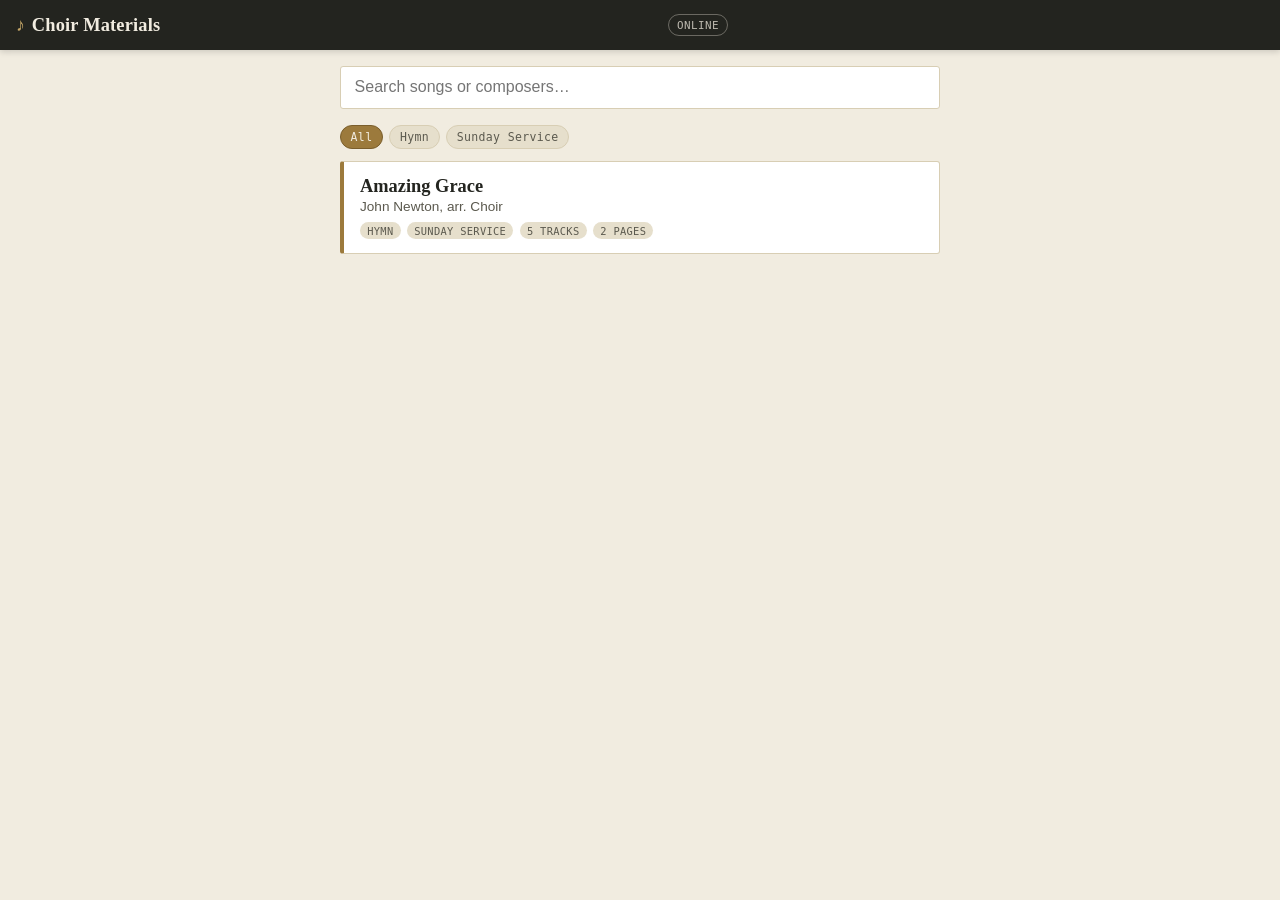
==== docs/index.html @ 1916840c "Restructure: move app into docs/ for GitHub Pages Renames choir-app/ to docs/ so GitHub Pages can se" ====
<!DOCTYPE html>
<html lang="en">
<head>
<meta charset="UTF-8">
<meta name="viewport" content="width=device-width, initial-scale=1, viewport-fit=cover">
<title>Choir Materials</title>
<meta name="theme-color" content="#23241F">
<link rel="manifest" href="manifest.json">
<link rel="apple-touch-icon" href="icons/icon-180.png">
<meta name="apple-mobile-web-app-capable" content="yes">
<meta name="apple-mobile-web-app-status-bar-style" content="black-translucent">
<meta name="apple-mobile-web-app-title" content="Choir">
<link rel="stylesheet" href="css/style.css">
</head>
<body>
<header class="app-header">
  <button class="back-btn" id="back-btn" aria-label="Back" style="display:none">&#8592;</button>
  <div class="brand" id="header-brand"><span class="mark">&#9834;</span> Choir Materials</div>
  <span class="online-pill" id="online-pill">Online</span>
</header>

<main id="app-root"></main>

<script src="js/app.js"></script>
</body>
</html>
---- docs/css/style.css ----
/* ============================================================
   Choir Materials — Design Tokens
   Palette: aged hymnal paper + brass + SATB part colors
   Fonts: system stacks only (must render fully offline, no CDN)
   ============================================================ */

:root {
  --paper: #F1ECE0;
  --paper-dim: #E6DFCC;
  --paper-line: #D8CEB4;
  --ink: #23241F;
  --ink-soft: #5B594E;
  --brass: #9C7A3C;
  --brass-dim: #C7A868;
  --brass-deep: #7A5E2C;

  --soprano: #B5432F;
  --alto: #2E6E86;
  --tenor: #6B5188;
  --bass: #46592F;

  --danger: #A13A2E;
  --radius: 3px;

  --font-display: "Iowan Old Style", "Palatino Linotype", Palatino, "Book Antiqua", Georgia, serif;
  --font-body: -apple-system, BlinkMacSystemFont, "Segoe UI", Roboto, Helvetica, Arial, sans-serif;
  --font-mono: ui-monospace, SFMono-Regular, Menlo, Consolas, monospace;
}

* { box-sizing: border-box; }

html, body {
  margin: 0;
  padding: 0;
  background: var(--paper);
  color: var(--ink);
  font-family: var(--font-body);
  -webkit-font-smoothing: antialiased;
}

body {
  min-height: 100vh;
  padding-bottom: 3rem;
}

a { color: var(--brass-deep); }

button {
  font-family: inherit;
  cursor: pointer;
}

:focus-visible {
  outline: 2px solid var(--brass-deep);
  outline-offset: 2px;
}

/* ---------- Header ---------- */

.app-header {
  position: sticky;
  top: 0;
  z-index: 20;
  background: var(--ink);
  color: var(--paper);
  padding: 0.9rem 1rem;
  display: flex;
  align-items: center;
  gap: 0.75rem;
  box-shadow: 0 2px 6px rgba(0,0,0,0.15);
}

.app-header .brand {
  font-family: var(--font-display);
  font-size: 1.15rem;
  letter-spacing: 0.01em;
  font-weight: 600;
  flex: 1;
  display: flex;
  align-items: baseline;
  gap: 0.4rem;
}

.app-header .brand .mark {
  color: var(--brass-dim);
}

.back-btn {
  background: none;
  border: none;
  color: var(--paper);
  font-size: 1.5rem;
  line-height: 1;
  padding: 0.2rem 0.5rem 0.2rem 0;
}

.online-pill {
  font-family: var(--font-mono);
  font-size: 0.68rem;
  letter-spacing: 0.04em;
  text-transform: uppercase;
  padding: 0.2rem 0.5rem;
  border-radius: 999px;
  border: 1px solid rgba(241,236,224,0.35);
  color: rgba(241,236,224,0.75);
}

.online-pill.offline {
  border-color: var(--soprano);
  color: #E8B7A8;
}

/* ---------- Search / list page ---------- */

.search-wrap {
  padding: 1rem;
}

.search-input {
  width: 100%;
  padding: 0.7rem 0.85rem;
  font-size: 1rem;
  font-family: var(--font-body);
  border: 1px solid var(--paper-line);
  border-radius: var(--radius);
  background: #fff;
  color: var(--ink);
}

.tag-row {
  display: flex;
  gap: 0.4rem;
  flex-wrap: wrap;
  padding: 0 1rem 0.75rem;
}

.tag-chip {
  font-family: var(--font-mono);
  font-size: 0.72rem;
  letter-spacing: 0.03em;
  background: var(--paper-dim);
  border: 1px solid var(--paper-line);
  color: var(--ink-soft);
  padding: 0.28rem 0.6rem;
  border-radius: 999px;
}

.tag-chip.active {
  background: var(--brass);
  border-color: var(--brass-deep);
  color: var(--paper);
}

.song-list {
  list-style: none;
  margin: 0;
  padding: 0 1rem;
  display: flex;
  flex-direction: column;
  gap: 0.6rem;
}

.song-card {
  display: block;
  background: #fff;
  border: 1px solid var(--paper-line);
  border-left: 4px solid var(--brass);
  border-radius: var(--radius);
  padding: 0.85rem 1rem;
  text-decoration: none;
  color: var(--ink);
}

.song-card .title {
  font-family: var(--font-display);
  font-size: 1.15rem;
  font-weight: 600;
  display: flex;
  align-items: center;
  gap: 0.4rem;
}

.song-card .composer {
  font-size: 0.85rem;
  color: var(--ink-soft);
  margin-top: 0.15rem;
}

.song-card .meta-row {
  margin-top: 0.5rem;
  display: flex;
  gap: 0.4rem;
  flex-wrap: wrap;
  align-items: center;
}

.mini-tag {
  font-family: var(--font-mono);
  font-size: 0.65rem;
  text-transform: uppercase;
  letter-spacing: 0.03em;
  color: var(--ink-soft);
  background: var(--paper-dim);
  padding: 0.15rem 0.45rem;
  border-radius: 999px;
}

.cached-badge {
  font-size: 0.9rem;
  color: var(--bass);
}

.empty-state {
  padding: 2.5rem 1.5rem;
  text-align: center;
  color: var(--ink-soft);
}

.empty-state .big {
  font-family: var(--font-display);
  font-size: 1.2rem;
  color: var(--ink);
  margin-bottom: 0.35rem;
}

/* ---------- Song detail page ---------- */

.song-detail {
  padding: 1rem;
}

.song-title-block {
  margin-bottom: 1.1rem;
}

.song-title-block h1 {
  font-family: var(--font-display);
  font-size: 1.6rem;
  margin: 0 0 0.15rem;
}

.song-title-block .composer {
  color: var(--ink-soft);
  font-size: 0.9rem;
}

.section-label {
  font-family: var(--font-mono);
  font-size: 0.72rem;
  text-transform: uppercase;
  letter-spacing: 0.08em;
  color: var(--brass-deep);
  margin: 1.6rem 0 0.6rem;
  display: flex;
  align-items: center;
  gap: 0.5rem;
}

.section-label::after {
  content: "";
  flex: 1;
  height: 1px;
  background: var(--paper-line);
}

/* Part tabs — signature element */

.part-tabs {
  display: flex;
  gap: 0.4rem;
  flex-wrap: wrap;
}

.part-tab {
  border: none;
  background: var(--paper-dim);
  color: var(--ink-soft);
  font-family: var(--font-body);
  font-weight: 600;
  font-size: 0.85rem;
  padding: 0.5rem 0.9rem;
  border-radius: 999px 999px 0 0;
  border-bottom: 3px solid transparent;
}

.part-tab[data-part="Full Mix"] { border-bottom-color: var(--brass); }
.part-tab[data-part="Soprano"] { border-bottom-color: var(--soprano); }
.part-tab[data-part="Alto"] { border-bottom-color: var(--alto); }
.part-tab[data-part="Tenor"] { border-bottom-color: var(--tenor); }
.part-tab[data-part="Bass"] { border-bottom-color: var(--bass); }

.part-tab.active {
  background: var(--ink);
  color: var(--paper);
}

.player-card {
  background: #fff;
  border: 1px solid var(--paper-line);
  border-radius: var(--radius);
  padding: 1rem;
}

.player-row {
  display: flex;
  align-items: center;
  gap: 0.75rem;
}

.play-btn {
  width: 3rem;
  height: 3rem;
  flex-shrink: 0;
  border-radius: 50%;
  border: none;
  background: var(--ink);
  color: var(--paper);
  font-size: 1.1rem;
  display: flex;
  align-items: center;
  justify-content: center;
}

.player-track-name {
  font-family: var(--font-mono);
  font-size: 0.72rem;
  letter-spacing: 0.03em;
  text-transform: uppercase;
  color: var(--ink-soft);
  margin-bottom: 0.3rem;
}

.seek-bar {
  width: 100%;
  height: 10px;
  border-radius: 999px;
  background: var(--paper-dim);
  position: relative;
  cursor: pointer;
}

.seek-fill {
  position: absolute;
  top: 0; left: 0; bottom: 0;
  border-radius: 999px;
  background: var(--brass);
  width: 0%;
}

.time-row {
  display: flex;
  justify-content: space-between;
  font-family: var(--font-mono);
  font-size: 0.72rem;
  color: var(--ink-soft);
  margin-top: 0.35rem;
}

.no-track-msg {
  color: var(--ink-soft);
  font-size: 0.9rem;
  padding: 0.5rem 0;
}

/* Sheet music */

.sheet-grid {
  display: grid;
  grid-template-columns: repeat(2, 1fr);
  gap: 0.6rem;
}

.sheet-thumb {
  display: block;
  border: 1px solid var(--paper-line);
  border-radius: var(--radius);
  overflow: hidden;
  background: #fff;
  aspect-ratio: 3/4;
}

.sheet-thumb img {
  width: 100%;
  height: 100%;
  object-fit: cover;
  display: block;
}

.sheet-thumb .label {
  font-family: var(--font-mono);
  font-size: 0.68rem;
  text-align: center;
  padding: 0.3rem;
  color: var(--ink-soft);
  background: var(--paper-dim);
}

/* Lightbox */

.lightbox {
  position: fixed;
  inset: 0;
  background: rgba(20,19,15,0.95);
  z-index: 50;
  display: flex;
  flex-direction: column;
  align-items: center;
  justify-content: center;
}

.lightbox img {
  max-width: 94vw;
  max-height: 82vh;
  object-fit: contain;
  border-radius: var(--radius);
}

.lightbox-close {
  position: absolute;
  top: 1rem;
  right: 1rem;
  background: none;
  border: none;
  color: var(--paper);
  font-size: 1.8rem;
  line-height: 1;
}

.lightbox-nav {
  display: flex;
  gap: 2rem;
  margin-top: 1rem;
}

.lightbox-nav button {
  background: none;
  border: 1px solid rgba(241,236,224,0.4);
  color: var(--paper);
  padding: 0.4rem 1rem;
  border-radius: 999px;
  font-family: var(--font-mono);
  font-size: 0.75rem;
}

/* Links */

.link-list {
  list-style: none;
  margin: 0;
  padding: 0;
  display: flex;
  flex-direction: column;
  gap: 0.5rem;
}

.link-item a {
  display: flex;
  align-items: center;
  gap: 0.5rem;
  background: #fff;
  border: 1px solid var(--paper-line);
  border-radius: var(--radius);
  padding: 0.65rem 0.85rem;
  text-decoration: none;
  color: var(--ink);
  font-size: 0.92rem;
}

.link-item .arrow {
  margin-left: auto;
  color: var(--brass-deep);
}

/* Notes */

.notes-box {
  background: var(--paper-dim);
  border-left: 3px solid var(--brass);
  padding: 0.75rem 0.9rem;
  font-size: 0.9rem;
  color: var(--ink-soft);
  border-radius: 0 var(--radius) var(--radius) 0;
}

/* Offline save control */

.offline-row {
  display: flex;
  align-items: center;
  gap: 0.6rem;
  margin-top: 1.4rem;
}

.save-offline-btn {
  flex: 1;
  border: 1px solid var(--brass-deep);
  background: var(--paper-dim);
  color: var(--brass-deep);
  font-weight: 600;
  font-size: 0.85rem;
  padding: 0.65rem 0.9rem;
  border-radius: var(--radius);
}

.save-offline-btn.saved {
  background: var(--bass);
  border-color: var(--bass);
  color: var(--paper);
}

.save-offline-btn:disabled {
  opacity: 0.6;
}

.save-status {
  font-family: var(--font-mono);
  font-size: 0.7rem;
  color: var(--ink-soft);
  margin-top: 0.4rem;
}

/* Toast */

.toast {
  position: fixed;
  bottom: 1.25rem;
  left: 50%;
  transform: translateX(-50%);
  background: var(--ink);
  color: var(--paper);
  padding: 0.6rem 1rem;
  border-radius: 999px;
  font-size: 0.85rem;
  z-index: 60;
  box-shadow: 0 4px 12px rgba(0,0,0,0.25);
}

@media (min-width: 640px) {
  .song-list, .search-wrap, .tag-row, .song-detail {
    max-width: 640px;
    margin: 0 auto;
    padding-left: 1.25rem;
    padding-right: 1.25rem;
  }
  .app-header .brand, .app-header > * {
    max-width: 640px;
  }
}
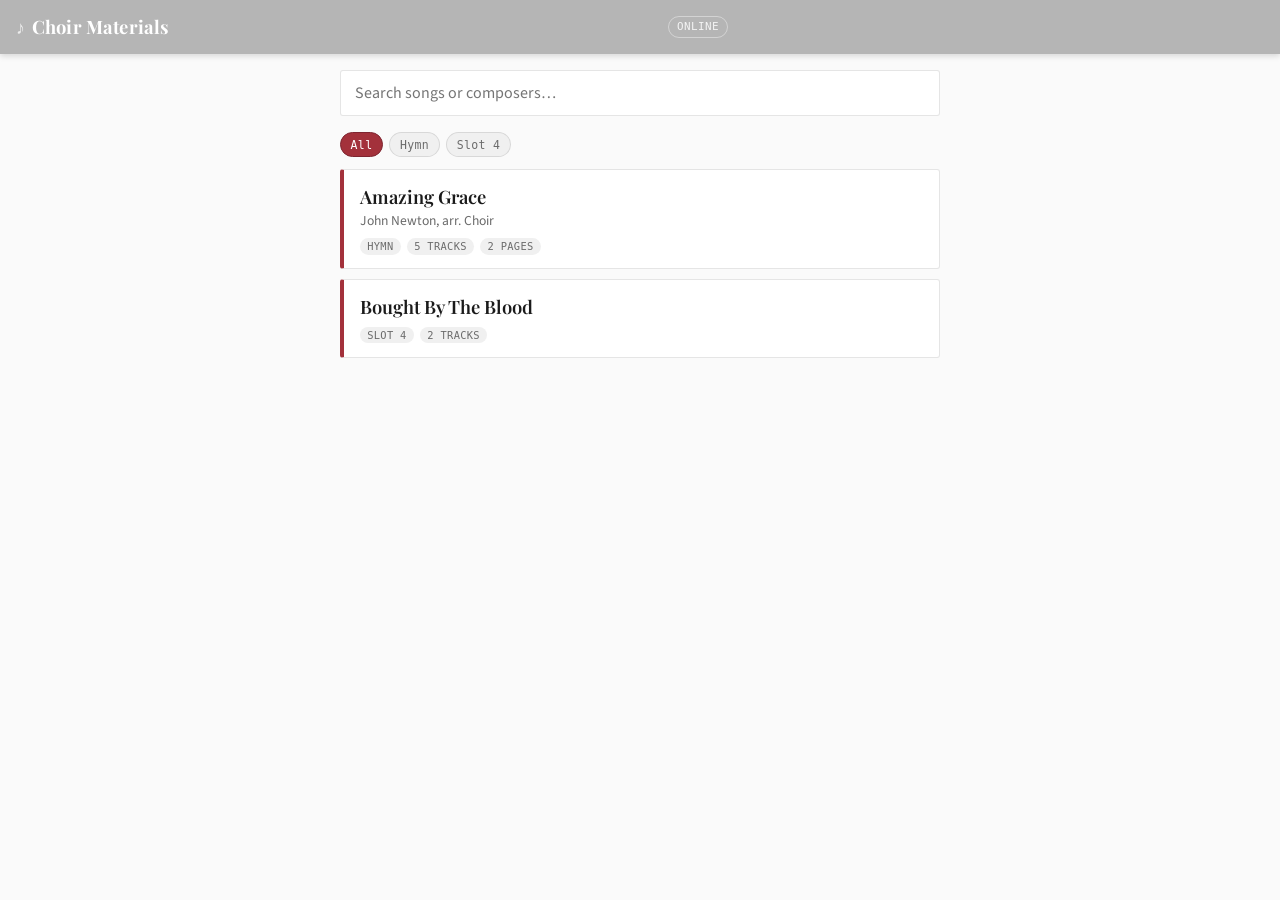
==== commit 741caf14: "Restyle public app to match BBCFF brand - Replace hymnal palette (aged paper + brass) with BBCFF pal" ====
--- a/docs/index.html
+++ b/docs/index.html
@@ -4,12 +4,14 @@
 <meta charset="UTF-8">
 <meta name="viewport" content="width=device-width, initial-scale=1, viewport-fit=cover">
 <title>Choir Materials</title>
-<meta name="theme-color" content="#23241F">
+<meta name="theme-color" content="#B5B5B5">
 <link rel="manifest" href="manifest.json">
 <link rel="apple-touch-icon" href="icons/icon-180.png">
 <meta name="apple-mobile-web-app-capable" content="yes">
-<meta name="apple-mobile-web-app-status-bar-style" content="black-translucent">
+<meta name="apple-mobile-web-app-status-bar-style" content="default">
 <meta name="apple-mobile-web-app-title" content="Choir">
+<link rel="preconnect" href="https://fonts.googleapis.com">
+<link href="https://fonts.googleapis.com/css2?family=Playfair+Display:wght@600;700&family=Source+Sans+3:wght@400;600;700&display=swap" rel="stylesheet">
 <link rel="stylesheet" href="css/style.css">
 </head>
 <body>
--- a/docs/css/style.css
+++ b/docs/css/style.css
@@ -1,19 +1,20 @@
 /* ============================================================
    Choir Materials — Design Tokens
-   Palette: aged hymnal paper + brass + SATB part colors
-   Fonts: system stacks only (must render fully offline, no CDN)
+   Palette: BBCFF brand — red / gray / ink
+   Fonts: Playfair Display (headings) + Source Sans 3 (body)
    ============================================================ */
 
 :root {
-  --paper: #F1ECE0;
-  --paper-dim: #E6DFCC;
-  --paper-line: #D8CEB4;
-  --ink: #23241F;
-  --ink-soft: #5B594E;
-  --brass: #9C7A3C;
-  --brass-dim: #C7A868;
-  --brass-deep: #7A5E2C;
-
+  --paper: #FAFAFA;
+  --paper-dim: #F0F0F0;
+  --paper-line: rgba(0,0,0,0.10);
+  --ink: #1A1A1A;
+  --ink-soft: #6B6B6B;
+  --red: #A3313B;
+  --red-deep: #7E2530;
+  --banner-gray: #B5B5B5;
+
+  /* Part colors — SATB color-coding */
   --soprano: #B5432F;
   --alto: #2E6E86;
   --tenor: #6B5188;
@@ -22,8 +23,8 @@
   --danger: #A13A2E;
   --radius: 3px;
 
-  --font-display: "Iowan Old Style", "Palatino Linotype", Palatino, "Book Antiqua", Georgia, serif;
-  --font-body: -apple-system, BlinkMacSystemFont, "Segoe UI", Roboto, Helvetica, Arial, sans-serif;
+  --font-display: "Playfair Display", Georgia, serif;
+  --font-body: "Source Sans 3", -apple-system, BlinkMacSystemFont, "Segoe UI", sans-serif;
   --font-mono: ui-monospace, SFMono-Regular, Menlo, Consolas, monospace;
 }
 
@@ -43,7 +44,7 @@
   padding-bottom: 3rem;
 }
 
-a { color: var(--brass-deep); }
+a { color: var(--red-deep); }
 
 button {
   font-family: inherit;
@@ -51,7 +52,7 @@
 }
 
 :focus-visible {
-  outline: 2px solid var(--brass-deep);
+  outline: 2px solid var(--red-deep);
   outline-offset: 2px;
 }
 
@@ -61,8 +62,8 @@
   position: sticky;
   top: 0;
   z-index: 20;
-  background: var(--ink);
-  color: var(--paper);
+  background: var(--banner-gray);
+  color: #fff;
   padding: 0.9rem 1rem;
   display: flex;
   align-items: center;
@@ -74,21 +75,22 @@
   font-family: var(--font-display);
   font-size: 1.15rem;
   letter-spacing: 0.01em;
-  font-weight: 600;
+  font-weight: 700;
   flex: 1;
   display: flex;
   align-items: baseline;
   gap: 0.4rem;
+  color: #fff;
 }
 
 .app-header .brand .mark {
-  color: var(--brass-dim);
+  color: rgba(255,255,255,0.75);
 }
 
 .back-btn {
   background: none;
   border: none;
-  color: var(--paper);
+  color: #fff;
   font-size: 1.5rem;
   line-height: 1;
   padding: 0.2rem 0.5rem 0.2rem 0;
@@ -101,13 +103,13 @@
   text-transform: uppercase;
   padding: 0.2rem 0.5rem;
   border-radius: 999px;
-  border: 1px solid rgba(241,236,224,0.35);
-  color: rgba(241,236,224,0.75);
+  border: 1px solid rgba(255,255,255,0.4);
+  color: rgba(255,255,255,0.85);
 }
 
 .online-pill.offline {
-  border-color: var(--soprano);
-  color: #E8B7A8;
+  border-color: var(--red);
+  color: #F4B8BB;
 }
 
 /* ---------- Search / list page ---------- */
@@ -146,9 +148,9 @@
 }
 
 .tag-chip.active {
-  background: var(--brass);
-  border-color: var(--brass-deep);
-  color: var(--paper);
+  background: var(--red);
+  border-color: var(--red-deep);
+  color: #fff;
 }
 
 .song-list {
@@ -164,7 +166,7 @@
   display: block;
   background: #fff;
   border: 1px solid var(--paper-line);
-  border-left: 4px solid var(--brass);
+  border-left: 4px solid var(--red);
   border-radius: var(--radius);
   padding: 0.85rem 1rem;
   text-decoration: none;
@@ -249,7 +251,7 @@
   font-size: 0.72rem;
   text-transform: uppercase;
   letter-spacing: 0.08em;
-  color: var(--brass-deep);
+  color: var(--red-deep);
   margin: 1.6rem 0 0.6rem;
   display: flex;
   align-items: center;
@@ -263,7 +265,7 @@
   background: var(--paper-line);
 }
 
-/* Part tabs — signature element */
+/* Part tabs */
 
 .part-tabs {
   display: flex;
@@ -283,15 +285,15 @@
   border-bottom: 3px solid transparent;
 }
 
-.part-tab[data-part="Full Mix"] { border-bottom-color: var(--brass); }
+.part-tab[data-part="Demo"]    { border-bottom-color: var(--red); }
 .part-tab[data-part="Soprano"] { border-bottom-color: var(--soprano); }
-.part-tab[data-part="Alto"] { border-bottom-color: var(--alto); }
-.part-tab[data-part="Tenor"] { border-bottom-color: var(--tenor); }
-.part-tab[data-part="Bass"] { border-bottom-color: var(--bass); }
+.part-tab[data-part="Alto"]    { border-bottom-color: var(--alto); }
+.part-tab[data-part="Tenor"]   { border-bottom-color: var(--tenor); }
+.part-tab[data-part="Bass"]    { border-bottom-color: var(--bass); }
 
 .part-tab.active {
   background: var(--ink);
-  color: var(--paper);
+  color: #fff;
 }
 
 .player-card {
@@ -314,8 +316,24 @@
   border-radius: 50%;
   border: none;
   background: var(--ink);
-  color: var(--paper);
+  color: #fff;
   font-size: 1.1rem;
+  display: flex;
+  align-items: center;
+  justify-content: center;
+}
+
+.skip-btn {
+  width: 2.6rem;
+  height: 2.6rem;
+  flex-shrink: 0;
+  border-radius: 50%;
+  border: 2px solid var(--ink);
+  background: transparent;
+  color: var(--ink);
+  font-family: var(--font-mono);
+  font-size: 0.6rem;
+  font-weight: 700;
   display: flex;
   align-items: center;
   justify-content: center;
@@ -343,7 +361,7 @@
   position: absolute;
   top: 0; left: 0; bottom: 0;
   border-radius: 999px;
-  background: var(--brass);
+  background: var(--red);
   width: 0%;
 }
 
@@ -421,7 +439,7 @@
   right: 1rem;
   background: none;
   border: none;
-  color: var(--paper);
+  color: #fff;
   font-size: 1.8rem;
   line-height: 1;
 }
@@ -434,8 +452,8 @@
 
 .lightbox-nav button {
   background: none;
-  border: 1px solid rgba(241,236,224,0.4);
-  color: var(--paper);
+  border: 1px solid rgba(255,255,255,0.4);
+  color: #fff;
   padding: 0.4rem 1rem;
   border-radius: 999px;
   font-family: var(--font-mono);
@@ -468,14 +486,14 @@
 
 .link-item .arrow {
   margin-left: auto;
-  color: var(--brass-deep);
+  color: var(--red-deep);
 }
 
 /* Notes */
 
 .notes-box {
   background: var(--paper-dim);
-  border-left: 3px solid var(--brass);
+  border-left: 3px solid var(--red);
   padding: 0.75rem 0.9rem;
   font-size: 0.9rem;
   color: var(--ink-soft);
@@ -493,9 +511,9 @@
 
 .save-offline-btn {
   flex: 1;
-  border: 1px solid var(--brass-deep);
-  background: var(--paper-dim);
-  color: var(--brass-deep);
+  border: 1px solid var(--red-deep);
+  background: var(--paper-dim);
+  color: var(--red-deep);
   font-weight: 600;
   font-size: 0.85rem;
   padding: 0.65rem 0.9rem;
@@ -505,7 +523,7 @@
 .save-offline-btn.saved {
   background: var(--bass);
   border-color: var(--bass);
-  color: var(--paper);
+  color: #fff;
 }
 
 .save-offline-btn:disabled {
@@ -527,7 +545,7 @@
   left: 50%;
   transform: translateX(-50%);
   background: var(--ink);
-  color: var(--paper);
+  color: #fff;
   padding: 0.6rem 1rem;
   border-radius: 999px;
   font-size: 0.85rem;
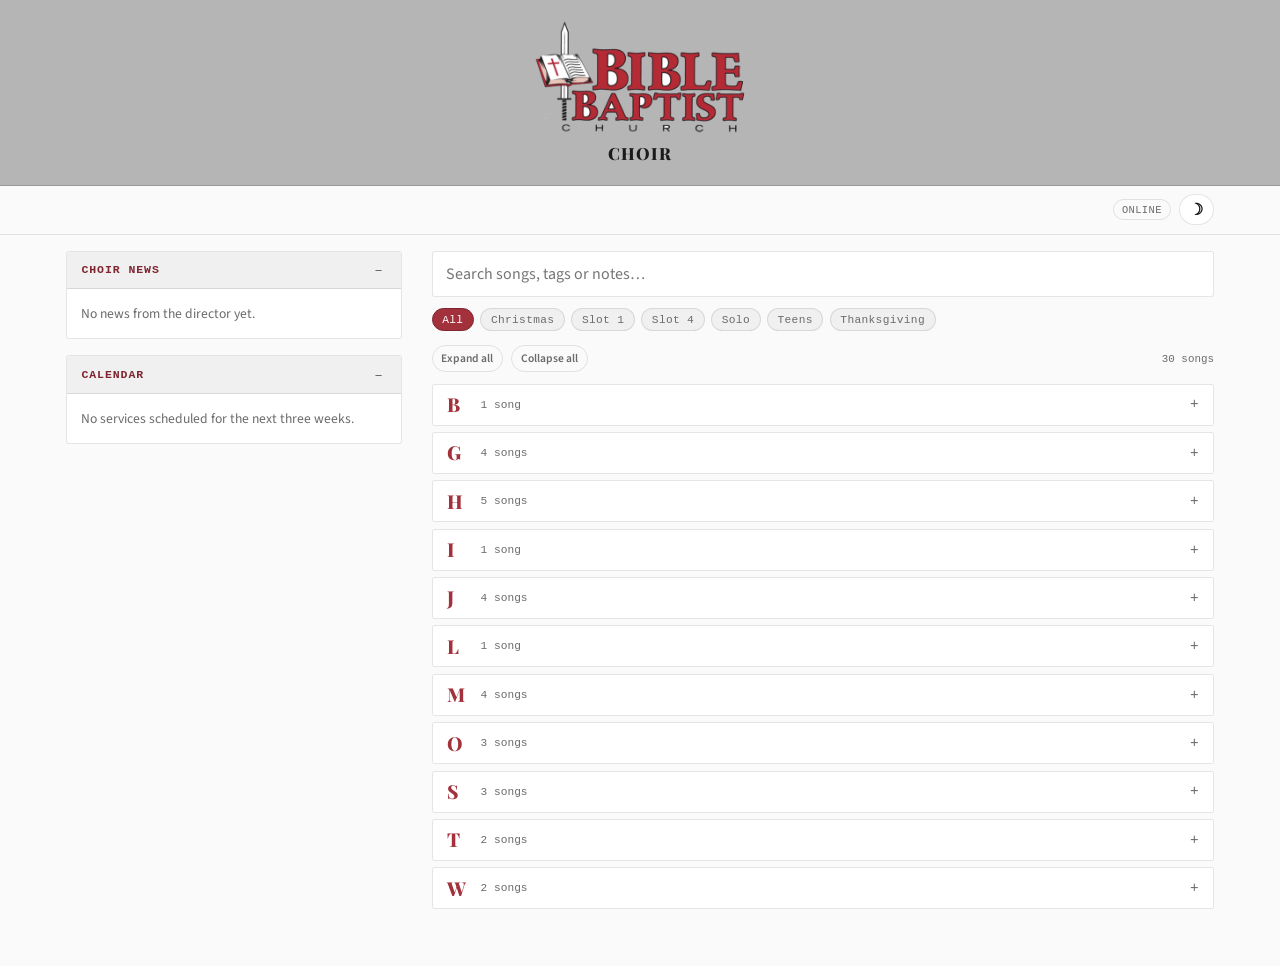
==== commit 8b293a0c: "Rebuild choir app: dynamic, mobile-first, calendar + news, schedule sync Public app: - Header matche" ====
--- a/docs/index.html
+++ b/docs/index.html
@@ -3,7 +3,7 @@
 <head>
 <meta charset="UTF-8">
 <meta name="viewport" content="width=device-width, initial-scale=1, viewport-fit=cover">
-<title>Choir Materials</title>
+<title>Choir</title>
 <meta name="theme-color" content="#B5B5B5">
 <link rel="manifest" href="manifest.json">
 <link rel="apple-touch-icon" href="icons/icon-180.png">
@@ -11,15 +11,25 @@
 <meta name="apple-mobile-web-app-status-bar-style" content="default">
 <meta name="apple-mobile-web-app-title" content="Choir">
 <link rel="preconnect" href="https://fonts.googleapis.com">
-<link href="https://fonts.googleapis.com/css2?family=Playfair+Display:wght@600;700&family=Source+Sans+3:wght@400;600;700&display=swap" rel="stylesheet">
+<link href="https://fonts.googleapis.com/css2?family=Playfair+Display:wght@700;800;900&family=Source+Sans+3:wght@400;500;600;700&display=swap" rel="stylesheet">
 <link rel="stylesheet" href="css/style.css">
 </head>
 <body>
-<header class="app-header">
-  <button class="back-btn" id="back-btn" aria-label="Back" style="display:none">&#8592;</button>
-  <div class="brand" id="header-brand"><span class="mark">&#9834;</span> Choir Materials</div>
-  <span class="online-pill" id="online-pill">Online</span>
+
+<header class="site">
+  <img class="logo-img" src="icons/bbcff-logo.png" alt="Bible Baptist Church of Fort Fairfield logo">
+  <h1>Choir</h1>
 </header>
+
+<div class="sticky-bar">
+  <div class="sticky-bar-inner">
+    <button class="bar-btn" id="back-btn" hidden>&larr; All songs</button>
+    <button class="bar-btn" id="jump-songs-btn">&#9834; Jump to songs</button>
+    <span class="bar-spacer"></span>
+    <span class="online-pill" id="online-pill">Online</span>
+    <button class="bar-btn icon-btn" id="theme-btn" aria-label="Toggle dark mode" title="Toggle dark mode">&#9789;</button>
+  </div>
+</div>
 
 <main id="app-root"></main>
 
--- a/docs/css/style.css
+++ b/docs/css/style.css
@@ -1,18 +1,21 @@
 /* ============================================================
-   Choir Materials — Design Tokens
+   Choir — Design Tokens
    Palette: BBCFF brand — red / gray / ink
    Fonts: Playfair Display (headings) + Source Sans 3 (body)
+   Header banner matches the BBCFF Service Schedule app.
    ============================================================ */
 
 :root {
   --paper: #FAFAFA;
   --paper-dim: #F0F0F0;
+  --card: #FFFFFF;
   --paper-line: rgba(0,0,0,0.10);
   --ink: #1A1A1A;
   --ink-soft: #6B6B6B;
   --red: #A3313B;
   --red-deep: #7E2530;
   --banner-gray: #B5B5B5;
+  --banner-sub: #3A3A3A;
 
   /* Part colors — SATB color-coding */
   --soprano: #B5432F;
@@ -22,10 +25,28 @@
 
   --danger: #A13A2E;
   --radius: 3px;
+  --bar-h: 3rem;
 
   --font-display: "Playfair Display", Georgia, serif;
   --font-body: "Source Sans 3", -apple-system, BlinkMacSystemFont, "Segoe UI", sans-serif;
   --font-mono: ui-monospace, SFMono-Regular, Menlo, Consolas, monospace;
+}
+
+body.dark-mode {
+  --paper: #17181A;
+  --paper-dim: #232426;
+  --card: #1F2022;
+  --paper-line: rgba(255,255,255,0.12);
+  --ink: #F0EFEC;
+  --ink-soft: #A3A3A3;
+  --red: #C6505C;
+  --red-deep: #E08691;
+  --banner-gray: #4A4A4A;
+  --banner-sub: #D8D8D8;
+  --soprano: #E07A63;
+  --alto: #6FB3CB;
+  --tenor: #A891C9;
+  --bass: #8FAE6E;
 }
 
 * { box-sizing: border-box; }
@@ -39,106 +60,307 @@
   -webkit-font-smoothing: antialiased;
 }
 
-body {
-  min-height: 100vh;
-  padding-bottom: 3rem;
-}
+html { font-size: 16px; scroll-behavior: smooth; }
+
+body { min-height: 100vh; padding-bottom: 2.5rem; }
 
 a { color: var(--red-deep); }
 
-button {
-  font-family: inherit;
-  cursor: pointer;
-}
-
-:focus-visible {
-  outline: 2px solid var(--red-deep);
-  outline-offset: 2px;
-}
-
-/* ---------- Header ---------- */
-
-.app-header {
+button { font-family: inherit; cursor: pointer; }
+
+input, textarea, select { font-family: inherit; }
+
+:focus-visible { outline: 2px solid var(--red-deep); outline-offset: 2px; }
+
+/* ---------- Banner header (matches Service Schedule) ---------- */
+
+header.site {
+  background: var(--banner-gray);
+  color: var(--ink);
+  padding: 20px 18px 18px;
+  text-align: center;
+  border-bottom: 1px solid rgba(0,0,0,0.15);
+}
+
+header.site img.logo-img {
+  max-width: 220px;
+  width: 70%;
+  height: auto;
+  display: block;
+  margin: 0 auto 8px;
+}
+
+header.site h1 {
+  font-family: var(--font-display);
+  font-weight: 800;
+  font-size: 1.05rem;
+  margin: 2px 0 3px;
+  letter-spacing: 0.05em;
+  text-transform: uppercase;
+}
+
+/* ---------- Sticky utility bar ---------- */
+
+.sticky-bar {
   position: sticky;
   top: 0;
-  z-index: 20;
-  background: var(--banner-gray);
+  z-index: 30;
+  background: var(--paper);
+  border-bottom: 1px solid var(--paper-line);
+}
+
+.sticky-bar-inner {
+  max-width: 1180px;
+  margin: 0 auto;
+  padding: 0.45rem 1rem;
+  display: flex;
+  align-items: center;
+  gap: 0.5rem;
+  min-height: var(--bar-h);
+}
+
+.bar-spacer { flex: 1; }
+
+.bar-btn {
+  background: var(--card);
+  border: 1px solid var(--paper-line);
+  color: var(--ink);
+  font-size: 0.82rem;
+  font-weight: 600;
+  padding: 0.4rem 0.75rem;
+  border-radius: 999px;
+  white-space: nowrap;
+}
+
+.bar-btn:hover { border-color: var(--red); color: var(--red-deep); }
+
+.bar-btn[hidden] { display: none; }
+
+.icon-btn { padding: 0.4rem 0.6rem; font-size: 1rem; line-height: 1; }
+
+.online-pill {
+  font-family: var(--font-mono);
+  font-size: 0.65rem;
+  letter-spacing: 0.04em;
+  text-transform: uppercase;
+  padding: 0.2rem 0.5rem;
+  border-radius: 999px;
+  border: 1px solid var(--paper-line);
+  color: var(--ink-soft);
+}
+
+.online-pill.offline { border-color: var(--red-deep); color: var(--red-deep); }
+
+/* ---------- Layout ---------- */
+
+.layout {
+  max-width: 1180px;
+  margin: 0 auto;
+  padding: 1rem;
+}
+
+@media (min-width: 980px) {
+  .layout.two-col {
+    display: grid;
+    grid-template-columns: 340px minmax(0, 1fr);
+    gap: 1.6rem;
+    align-items: start;
+  }
+  .layout.two-col .side {
+    position: sticky;
+    top: calc(var(--bar-h) + 1rem);
+    max-height: calc(100vh - var(--bar-h) - 2rem);
+    overflow-y: auto;
+    padding-right: 0.25rem;
+  }
+  #jump-songs-btn { display: none; }
+}
+
+/* ---------- Collapsible panels (News + Calendar) ---------- */
+
+.panel {
+  background: var(--card);
+  border: 1px solid var(--paper-line);
+  border-radius: var(--radius);
+  margin-bottom: 1rem;
+  overflow: hidden;
+}
+
+.panel-head {
+  width: 100%;
+  display: flex;
+  align-items: center;
+  gap: 0.6rem;
+  background: var(--paper-dim);
+  border: none;
+  border-bottom: 1px solid var(--paper-line);
+  padding: 0.7rem 0.9rem;
+  text-align: left;
+  color: var(--ink);
+}
+
+.panel-head .panel-title {
+  flex: 1;
+  font-family: var(--font-mono);
+  font-size: 0.72rem;
+  text-transform: uppercase;
+  letter-spacing: 0.08em;
+  color: var(--red-deep);
+  font-weight: 700;
+}
+
+.panel-head .twisty {
+  font-family: var(--font-mono);
+  font-size: 0.9rem;
+  color: var(--ink-soft);
+  line-height: 1;
+  width: 1rem;
+  text-align: center;
+}
+
+.panel.collapsed .panel-head { border-bottom: none; }
+.panel.collapsed .panel-body { display: none; }
+
+.panel-body { padding: 0.9rem; }
+
+/* ---------- Choir News ---------- */
+
+.news-subject {
+  font-family: var(--font-display);
+  font-weight: 700;
+  font-size: 1.05rem;
+  margin: 0 0 0.15rem;
+  line-height: 1.25;
+}
+
+.news-date {
+  font-family: var(--font-mono);
+  font-size: 0.68rem;
+  text-transform: uppercase;
+  letter-spacing: 0.05em;
+  color: var(--ink-soft);
+  margin-bottom: 0.7rem;
+}
+
+.news-body { font-size: 0.92rem; line-height: 1.55; }
+.news-body p { margin: 0 0 0.7rem; }
+.news-body p:last-child { margin-bottom: 0; }
+.news-body ul, .news-body ol { margin: 0 0 0.7rem; padding-left: 1.3rem; }
+.news-body li { margin-bottom: 0.25rem; }
+.news-body h3, .news-body h4 {
+  font-family: var(--font-display);
+  font-size: 1rem;
+  margin: 0.9rem 0 0.35rem;
+}
+.news-body blockquote {
+  margin: 0 0 0.7rem;
+  padding-left: 0.8rem;
+  border-left: 3px solid var(--paper-line);
+  color: var(--ink-soft);
+}
+.news-body a { word-break: break-word; }
+
+/* ---------- Rolling calendar (plain list, no boxes) ---------- */
+
+.cal-service { margin-bottom: 1.05rem; }
+.cal-service:last-child { margin-bottom: 0; }
+
+.cal-date {
+  font-family: var(--font-display);
+  font-weight: 700;
+  font-size: 0.98rem;
+  margin-bottom: 0.3rem;
+  padding-bottom: 0.2rem;
+  border-bottom: 1px solid var(--paper-line);
+}
+
+.cal-date .cal-svc {
+  font-family: var(--font-mono);
+  font-size: 0.64rem;
+  font-weight: 700;
+  text-transform: uppercase;
+  letter-spacing: 0.07em;
+  color: var(--ink-soft);
+  margin-left: 0.4rem;
+}
+
+.cal-date .cal-today {
+  font-family: var(--font-mono);
+  font-size: 0.6rem;
+  font-weight: 700;
+  text-transform: uppercase;
+  letter-spacing: 0.06em;
   color: #fff;
-  padding: 0.9rem 1rem;
-  display: flex;
-  align-items: center;
-  gap: 0.75rem;
-  box-shadow: 0 2px 6px rgba(0,0,0,0.15);
-}
-
-.app-header .brand {
-  font-family: var(--font-display);
-  font-size: 1.15rem;
-  letter-spacing: 0.01em;
+  background: var(--red);
+  padding: 0.1rem 0.4rem;
+  border-radius: 999px;
+  margin-left: 0.4rem;
+  vertical-align: 0.1em;
+}
+
+.cal-songs { list-style: none; margin: 0; padding: 0; }
+
+.cal-song {
+  display: flex;
+  align-items: baseline;
+  gap: 0.45rem;
+  font-size: 0.9rem;
+  padding: 0.16rem 0;
+  line-height: 1.35;
+}
+
+.cal-slot {
+  flex-shrink: 0;
+  font-family: var(--font-mono);
+  font-size: 0.62rem;
   font-weight: 700;
-  flex: 1;
-  display: flex;
-  align-items: baseline;
-  gap: 0.4rem;
-  color: #fff;
-}
-
-.app-header .brand .mark {
-  color: rgba(255,255,255,0.75);
-}
-
-.back-btn {
-  background: none;
-  border: none;
-  color: #fff;
-  font-size: 1.5rem;
-  line-height: 1;
-  padding: 0.2rem 0.5rem 0.2rem 0;
-}
-
-.online-pill {
-  font-family: var(--font-mono);
-  font-size: 0.68rem;
   letter-spacing: 0.04em;
-  text-transform: uppercase;
-  padding: 0.2rem 0.5rem;
-  border-radius: 999px;
-  border: 1px solid rgba(255,255,255,0.4);
-  color: rgba(255,255,255,0.85);
-}
-
-.online-pill.offline {
-  border-color: var(--red);
-  color: #F4B8BB;
-}
-
-/* ---------- Search / list page ---------- */
-
-.search-wrap {
-  padding: 1rem;
-}
+  color: var(--ink-soft);
+  background: var(--paper-dim);
+  border: 1px solid var(--paper-line);
+  border-radius: 999px;
+  padding: 0.08rem 0.4rem;
+  min-width: 2.6rem;
+  text-align: center;
+}
+
+.cal-song .cal-title { color: var(--ink); text-decoration: none; }
+.cal-song a.cal-title { border-bottom: 1px solid var(--paper-line); }
+.cal-song a.cal-title:hover { border-bottom-color: var(--red); color: var(--red-deep); }
+.cal-song .cal-tbd { color: var(--ink-soft); font-style: italic; }
+
+.cal-soloist {
+  font-size: 0.78rem;
+  color: var(--red-deep);
+  white-space: nowrap;
+}
+
+.panel-note {
+  font-size: 0.85rem;
+  color: var(--ink-soft);
+  line-height: 1.5;
+  margin: 0;
+}
+
+/* ---------- Song list: A–Z groups ---------- */
+
+.search-wrap { margin-bottom: 0.7rem; }
 
 .search-input {
   width: 100%;
   padding: 0.7rem 0.85rem;
   font-size: 1rem;
-  font-family: var(--font-body);
   border: 1px solid var(--paper-line);
   border-radius: var(--radius);
-  background: #fff;
-  color: var(--ink);
-}
-
-.tag-row {
-  display: flex;
-  gap: 0.4rem;
-  flex-wrap: wrap;
-  padding: 0 1rem 0.75rem;
-}
+  background: var(--card);
+  color: var(--ink);
+}
+
+.tag-row { display: flex; gap: 0.4rem; flex-wrap: wrap; margin-bottom: 0.9rem; }
 
 .tag-chip {
   font-family: var(--font-mono);
-  font-size: 0.72rem;
+  font-size: 0.7rem;
   letter-spacing: 0.03em;
   background: var(--paper-dim);
   border: 1px solid var(--paper-line);
@@ -147,112 +369,176 @@
   border-radius: 999px;
 }
 
-.tag-chip.active {
-  background: var(--red);
-  border-color: var(--red-deep);
-  color: #fff;
-}
-
-.song-list {
-  list-style: none;
-  margin: 0;
-  padding: 0 1rem;
-  display: flex;
-  flex-direction: column;
+.tag-chip.active { background: var(--red); border-color: var(--red-deep); color: #fff; }
+
+.list-tools {
+  display: flex;
+  align-items: center;
+  gap: 0.5rem;
+  margin-bottom: 0.7rem;
+  flex-wrap: wrap;
+}
+
+.list-tools .count {
+  font-family: var(--font-mono);
+  font-size: 0.68rem;
+  color: var(--ink-soft);
+  margin-left: auto;
+}
+
+.mini-btn {
+  background: none;
+  border: 1px solid var(--paper-line);
+  color: var(--ink-soft);
+  font-size: 0.72rem;
+  font-weight: 600;
+  padding: 0.25rem 0.55rem;
+  border-radius: 999px;
+}
+.mini-btn:hover { color: var(--red-deep); border-color: var(--red); }
+
+.letter-groups { display: flex; flex-direction: column; gap: 0.4rem; }
+
+.letter-group {
+  border: 1px solid var(--paper-line);
+  border-radius: var(--radius);
+  background: var(--card);
+  overflow: hidden;
+}
+
+.letter-head {
+  width: 100%;
+  display: flex;
+  align-items: center;
+  gap: 0.7rem;
+  background: var(--card);
+  border: none;
+  padding: 0.65rem 0.9rem;
+  text-align: left;
+  color: var(--ink);
+}
+
+.letter-head:hover { background: var(--paper-dim); }
+
+.letter-head .letter {
+  font-family: var(--font-display);
+  font-weight: 800;
+  font-size: 1.2rem;
+  line-height: 1;
+  color: var(--red);
+  width: 1.4rem;
+}
+
+.letter-head .letter-count {
+  font-family: var(--font-mono);
+  font-size: 0.7rem;
+  color: var(--ink-soft);
+  flex: 1;
+}
+
+.letter-head .twisty {
+  font-family: var(--font-mono);
+  font-size: 0.9rem;
+  color: var(--ink-soft);
+  line-height: 1;
+}
+
+.letter-group.collapsed .letter-body { display: none; }
+
+.letter-body { border-top: 1px solid var(--paper-line); }
+
+.song-list { list-style: none; margin: 0; padding: 0; }
+
+.song-list li + li { border-top: 1px solid var(--paper-line); }
+
+.song-card {
+  display: flex;
+  align-items: center;
   gap: 0.6rem;
-}
-
-.song-card {
-  display: block;
-  background: #fff;
-  border: 1px solid var(--paper-line);
-  border-left: 4px solid var(--red);
-  border-radius: var(--radius);
-  padding: 0.85rem 1rem;
+  padding: 0.7rem 0.9rem 0.7rem 1.1rem;
   text-decoration: none;
   color: var(--ink);
-}
+  border-left: 3px solid transparent;
+}
+
+.song-card:hover { background: var(--paper-dim); border-left-color: var(--red); }
+
+.song-card .sc-main { flex: 1; min-width: 0; }
 
 .song-card .title {
   font-family: var(--font-display);
-  font-size: 1.15rem;
-  font-weight: 600;
-  display: flex;
-  align-items: center;
-  gap: 0.4rem;
-}
-
-.song-card .composer {
-  font-size: 0.85rem;
-  color: var(--ink-soft);
-  margin-top: 0.15rem;
+  font-size: 1.02rem;
+  font-weight: 700;
+  line-height: 1.3;
+  display: flex;
+  align-items: center;
+  gap: 0.35rem;
+  flex-wrap: wrap;
 }
 
 .song-card .meta-row {
-  margin-top: 0.5rem;
-  display: flex;
-  gap: 0.4rem;
+  margin-top: 0.25rem;
+  display: flex;
+  gap: 0.3rem;
   flex-wrap: wrap;
   align-items: center;
 }
 
 .mini-tag {
   font-family: var(--font-mono);
-  font-size: 0.65rem;
+  font-size: 0.62rem;
   text-transform: uppercase;
   letter-spacing: 0.03em;
   color: var(--ink-soft);
   background: var(--paper-dim);
-  padding: 0.15rem 0.45rem;
-  border-radius: 999px;
-}
-
-.cached-badge {
-  font-size: 0.9rem;
-  color: var(--bass);
-}
-
-.empty-state {
-  padding: 2.5rem 1.5rem;
-  text-align: center;
-  color: var(--ink-soft);
-}
-
+  padding: 0.14rem 0.42rem;
+  border-radius: 999px;
+}
+
+.mini-tag.file-count { background: none; border: 1px solid var(--paper-line); }
+
+.cached-badge { font-size: 0.85rem; color: var(--bass); }
+
+.prerelease-badge {
+  font-family: var(--font-mono);
+  font-size: 0.6rem;
+  font-weight: 700;
+  text-transform: uppercase;
+  letter-spacing: 0.05em;
+  color: #fff;
+  background: var(--ink-soft);
+  padding: 0.12rem 0.4rem;
+  border-radius: 999px;
+}
+
+.empty-state { padding: 2.2rem 1.2rem; text-align: center; color: var(--ink-soft); }
 .empty-state .big {
   font-family: var(--font-display);
-  font-size: 1.2rem;
+  font-size: 1.15rem;
   color: var(--ink);
   margin-bottom: 0.35rem;
 }
 
-/* ---------- Song detail page ---------- */
-
-.song-detail {
-  padding: 1rem;
-}
-
-.song-title-block {
-  margin-bottom: 1.1rem;
-}
+/* ---------- Song detail ---------- */
+
+.song-detail { max-width: 720px; margin: 0 auto; }
+
+.song-title-block { margin-bottom: 1rem; }
 
 .song-title-block h1 {
   font-family: var(--font-display);
-  font-size: 1.6rem;
-  margin: 0 0 0.15rem;
-}
-
-.song-title-block .composer {
-  color: var(--ink-soft);
-  font-size: 0.9rem;
+  font-size: 1.55rem;
+  line-height: 1.2;
+  margin: 0 0 0.3rem;
 }
 
 .section-label {
   font-family: var(--font-mono);
-  font-size: 0.72rem;
+  font-size: 0.7rem;
   text-transform: uppercase;
   letter-spacing: 0.08em;
   color: var(--red-deep);
-  margin: 1.6rem 0 0.6rem;
+  margin: 1.5rem 0 0.6rem;
   display: flex;
   align-items: center;
   gap: 0.5rem;
@@ -265,49 +551,84 @@
   background: var(--paper-line);
 }
 
+.notes-box {
+  background: var(--paper-dim);
+  border-left: 3px solid var(--red);
+  padding: 0.75rem 0.9rem;
+  font-size: 0.9rem;
+  color: var(--ink-soft);
+  border-radius: 0 var(--radius) var(--radius) 0;
+  white-space: pre-wrap;
+}
+
 /* Part tabs */
 
-.part-tabs {
-  display: flex;
-  gap: 0.4rem;
-  flex-wrap: wrap;
-}
+.part-tabs { display: flex; gap: 0.35rem; flex-wrap: wrap; }
 
 .part-tab {
   border: none;
   background: var(--paper-dim);
   color: var(--ink-soft);
-  font-family: var(--font-body);
   font-weight: 600;
   font-size: 0.85rem;
   padding: 0.5rem 0.9rem;
   border-radius: 999px 999px 0 0;
   border-bottom: 3px solid transparent;
-}
-
-.part-tab[data-part="Demo"]    { border-bottom-color: var(--red); }
-.part-tab[data-part="Soprano"] { border-bottom-color: var(--soprano); }
-.part-tab[data-part="Alto"]    { border-bottom-color: var(--alto); }
-.part-tab[data-part="Tenor"]   { border-bottom-color: var(--tenor); }
-.part-tab[data-part="Bass"]    { border-bottom-color: var(--bass); }
-
-.part-tab.active {
-  background: var(--ink);
-  color: #fff;
-}
+  max-width: 100%;
+  overflow: hidden;
+  text-overflow: ellipsis;
+  white-space: nowrap;
+}
+
+.part-tab[data-tone="demo"]    { border-bottom-color: var(--red); }
+.part-tab[data-tone="soprano"] { border-bottom-color: var(--soprano); }
+.part-tab[data-tone="alto"]    { border-bottom-color: var(--alto); }
+.part-tab[data-tone="tenor"]   { border-bottom-color: var(--tenor); }
+.part-tab[data-tone="bass"]    { border-bottom-color: var(--bass); }
+.part-tab[data-tone="other"]   { border-bottom-color: var(--ink-soft); }
+
+.part-tab.active { background: var(--ink); color: var(--paper); }
 
 .player-card {
-  background: #fff;
-  border: 1px solid var(--paper-line);
-  border-radius: var(--radius);
-  padding: 1rem;
-}
-
-.player-row {
-  display: flex;
-  align-items: center;
-  gap: 0.75rem;
-}
+  background: var(--card);
+  border: 1px solid var(--paper-line);
+  border-radius: 0 var(--radius) var(--radius) var(--radius);
+  padding: 0.9rem;
+}
+
+.player-head {
+  display: flex;
+  align-items: center;
+  gap: 0.5rem;
+  margin-bottom: 0.5rem;
+  flex-wrap: wrap;
+}
+
+.player-track-name {
+  font-family: var(--font-mono);
+  font-size: 0.7rem;
+  letter-spacing: 0.03em;
+  text-transform: uppercase;
+  color: var(--ink-soft);
+  flex: 1;
+  min-width: 8rem;
+}
+
+.player-track-name.err { color: var(--red-deep); }
+
+.star-btn {
+  background: none;
+  border: 1px solid var(--paper-line);
+  color: var(--ink-soft);
+  font-size: 0.7rem;
+  font-weight: 600;
+  padding: 0.22rem 0.5rem;
+  border-radius: 999px;
+  white-space: nowrap;
+}
+.star-btn.on { background: var(--red); border-color: var(--red-deep); color: #fff; }
+
+.player-row { display: flex; align-items: center; gap: 0.7rem; }
 
 .play-btn {
   width: 3rem;
@@ -316,7 +637,7 @@
   border-radius: 50%;
   border: none;
   background: var(--ink);
-  color: #fff;
+  color: var(--paper);
   font-size: 1.1rem;
   display: flex;
   align-items: center;
@@ -332,20 +653,11 @@
   background: transparent;
   color: var(--ink);
   font-family: var(--font-mono);
-  font-size: 0.6rem;
+  font-size: 0.58rem;
   font-weight: 700;
   display: flex;
   align-items: center;
   justify-content: center;
-}
-
-.player-track-name {
-  font-family: var(--font-mono);
-  font-size: 0.72rem;
-  letter-spacing: 0.03em;
-  text-transform: uppercase;
-  color: var(--ink-soft);
-  margin-bottom: 0.3rem;
 }
 
 .seek-bar {
@@ -355,6 +667,7 @@
   background: var(--paper-dim);
   position: relative;
   cursor: pointer;
+  overflow: hidden;
 }
 
 .seek-fill {
@@ -365,61 +678,125 @@
   width: 0%;
 }
 
+.loop-range {
+  position: absolute;
+  top: 0; bottom: 0;
+  background: rgba(163,49,59,0.22);
+  border-left: 2px solid var(--red-deep);
+  border-right: 2px solid var(--red-deep);
+  display: none;
+}
+
 .time-row {
   display: flex;
   justify-content: space-between;
   font-family: var(--font-mono);
+  font-size: 0.7rem;
+  color: var(--ink-soft);
+  margin-top: 0.35rem;
+}
+
+.player-tools {
+  display: flex;
+  align-items: center;
+  gap: 0.4rem;
+  flex-wrap: wrap;
+  margin-top: 0.8rem;
+  padding-top: 0.7rem;
+  border-top: 1px solid var(--paper-line);
+}
+
+.tool-label {
+  font-family: var(--font-mono);
+  font-size: 0.62rem;
+  text-transform: uppercase;
+  letter-spacing: 0.05em;
+  color: var(--ink-soft);
+}
+
+.speed-select {
+  border: 1px solid var(--paper-line);
+  background: var(--card);
+  color: var(--ink);
+  border-radius: 999px;
+  padding: 0.22rem 0.4rem;
+  font-size: 0.75rem;
+}
+
+.loop-btn {
+  background: var(--card);
+  border: 1px solid var(--paper-line);
+  color: var(--ink);
   font-size: 0.72rem;
-  color: var(--ink-soft);
-  margin-top: 0.35rem;
-}
-
-.no-track-msg {
-  color: var(--ink-soft);
-  font-size: 0.9rem;
-  padding: 0.5rem 0;
-}
-
-/* Sheet music */
-
-.sheet-grid {
-  display: grid;
-  grid-template-columns: repeat(2, 1fr);
+  font-weight: 600;
+  padding: 0.25rem 0.55rem;
+  border-radius: 999px;
+  font-family: var(--font-mono);
+}
+.loop-btn.set { background: var(--red); border-color: var(--red-deep); color: #fff; }
+.loop-btn.active { background: var(--bass); border-color: var(--bass); color: #fff; }
+
+.dl-btn {
+  display: inline-flex;
+  align-items: center;
+  gap: 0.3rem;
+  background: var(--card);
+  border: 1px solid var(--red);
+  color: var(--red-deep);
+  font-size: 0.75rem;
+  font-weight: 600;
+  padding: 0.28rem 0.6rem;
+  border-radius: 999px;
+  text-decoration: none;
+  white-space: nowrap;
+}
+.dl-btn:hover { background: var(--red); color: #fff; }
+
+.no-track-msg { color: var(--ink-soft); font-size: 0.9rem; padding: 0.4rem 0; }
+
+/* ---------- File rows (sheet music) ---------- */
+
+.file-list { list-style: none; margin: 0; padding: 0; display: flex; flex-direction: column; gap: 0.45rem; }
+
+.file-row {
+  display: flex;
+  align-items: center;
   gap: 0.6rem;
-}
-
-.sheet-thumb {
-  display: block;
+  background: var(--card);
   border: 1px solid var(--paper-line);
   border-radius: var(--radius);
-  overflow: hidden;
-  background: #fff;
-  aspect-ratio: 3/4;
-}
-
-.sheet-thumb img {
-  width: 100%;
-  height: 100%;
-  object-fit: cover;
-  display: block;
-}
-
-.sheet-thumb .label {
-  font-family: var(--font-mono);
-  font-size: 0.68rem;
-  text-align: center;
-  padding: 0.3rem;
-  color: var(--ink-soft);
-  background: var(--paper-dim);
-}
-
-/* Lightbox */
+  padding: 0.6rem 0.75rem;
+}
+
+.file-row .file-main { flex: 1; min-width: 0; }
+
+.file-row .file-link {
+  color: var(--ink);
+  text-decoration: none;
+  font-size: 0.92rem;
+  font-weight: 600;
+  border-bottom: 1px solid var(--paper-line);
+  word-break: break-word;
+}
+.file-row .file-link:hover { color: var(--red-deep); border-bottom-color: var(--red); }
+
+.file-row .file-kind {
+  display: block;                 /* keep the filename on its own line, not inline after the link */
+  font-family: var(--font-mono);
+  font-size: 0.6rem;
+  letter-spacing: 0.05em;
+  color: var(--ink-soft);
+  margin-top: 0.25rem;
+  word-break: break-all;
+}
+
+/* ---------- Lightbox (images only) ---------- */
 
 .lightbox {
   position: fixed;
   inset: 0;
   background: rgba(20,19,15,0.95);
-  z-index: 50;
+  z-index: 60;
   display: flex;
   flex-direction: column;
   align-items: center;
@@ -444,11 +821,7 @@
   line-height: 1;
 }
 
-.lightbox-nav {
-  display: flex;
-  gap: 2rem;
-  margin-top: 1rem;
-}
+.lightbox-nav { display: flex; gap: 1.5rem; margin-top: 1rem; }
 
 .lightbox-nav button {
   background: none;
@@ -460,84 +833,42 @@
   font-size: 0.75rem;
 }
 
-/* Links */
-
-.link-list {
-  list-style: none;
-  margin: 0;
-  padding: 0;
-  display: flex;
-  flex-direction: column;
+/* ---------- Reference links ---------- */
+
+.link-list { list-style: none; margin: 0; padding: 0; display: flex; flex-direction: column; gap: 0.45rem; }
+
+.link-item a {
+  display: flex;
+  align-items: center;
   gap: 0.5rem;
-}
-
-.link-item a {
-  display: flex;
-  align-items: center;
-  gap: 0.5rem;
-  background: #fff;
+  background: var(--card);
   border: 1px solid var(--paper-line);
   border-radius: var(--radius);
-  padding: 0.65rem 0.85rem;
+  padding: 0.65rem 0.8rem;
   text-decoration: none;
   color: var(--ink);
-  font-size: 0.92rem;
-}
-
-.link-item .arrow {
-  margin-left: auto;
-  color: var(--red-deep);
-}
-
-/* Notes */
-
-.notes-box {
-  background: var(--paper-dim);
-  border-left: 3px solid var(--red);
-  padding: 0.75rem 0.9rem;
   font-size: 0.9rem;
-  color: var(--ink-soft);
-  border-radius: 0 var(--radius) var(--radius) 0;
-}
-
-/* Offline save control */
-
-.offline-row {
-  display: flex;
-  align-items: center;
-  gap: 0.6rem;
-  margin-top: 1.4rem;
-}
-
-.save-offline-btn {
-  flex: 1;
-  border: 1px solid var(--red-deep);
-  background: var(--paper-dim);
-  color: var(--red-deep);
-  font-weight: 600;
-  font-size: 0.85rem;
-  padding: 0.65rem 0.9rem;
-  border-radius: var(--radius);
-}
-
-.save-offline-btn.saved {
-  background: var(--bass);
-  border-color: var(--bass);
-  color: #fff;
-}
-
-.save-offline-btn:disabled {
-  opacity: 0.6;
-}
-
-.save-status {
-  font-family: var(--font-mono);
-  font-size: 0.7rem;
-  color: var(--ink-soft);
-  margin-top: 0.4rem;
-}
-
-/* Toast */
+}
+
+.link-item .arrow { margin-left: auto; color: var(--red-deep); }
+
+/* ---------- Lyrics (collapsible on the song page) ---------- */
+
+.lyrics-panel .panel-title { color: var(--ink); }
+
+.lyrics-body {
+  white-space: pre-wrap;
+  font-size: 0.95rem;
+  line-height: 1.6;
+  color: var(--ink);
+}
+
+@media (min-width: 700px) {
+  /* Long lyrics read better in two columns on a wide screen. */
+  .lyrics-body { column-width: 18rem; column-gap: 2rem; }
+}
+
+/* ---------- Toast ---------- */
 
 .toast {
   position: fixed;
@@ -545,22 +876,19 @@
   left: 50%;
   transform: translateX(-50%);
   background: var(--ink);
-  color: #fff;
+  color: var(--paper);
   padding: 0.6rem 1rem;
   border-radius: 999px;
   font-size: 0.85rem;
-  z-index: 60;
+  z-index: 70;
+  max-width: 92vw;
   box-shadow: 0 4px 12px rgba(0,0,0,0.25);
 }
 
-@media (min-width: 640px) {
-  .song-list, .search-wrap, .tag-row, .song-detail {
-    max-width: 640px;
-    margin: 0 auto;
-    padding-left: 1.25rem;
-    padding-right: 1.25rem;
-  }
-  .app-header .brand, .app-header > * {
-    max-width: 640px;
-  }
-}
+/* ---------- Small screens ---------- */
+
+@media (max-width: 400px) {
+  .layout { padding: 0.75rem; }
+  .part-tab { font-size: 0.8rem; padding: 0.45rem 0.7rem; }
+  .song-title-block h1 { font-size: 1.35rem; }
+}
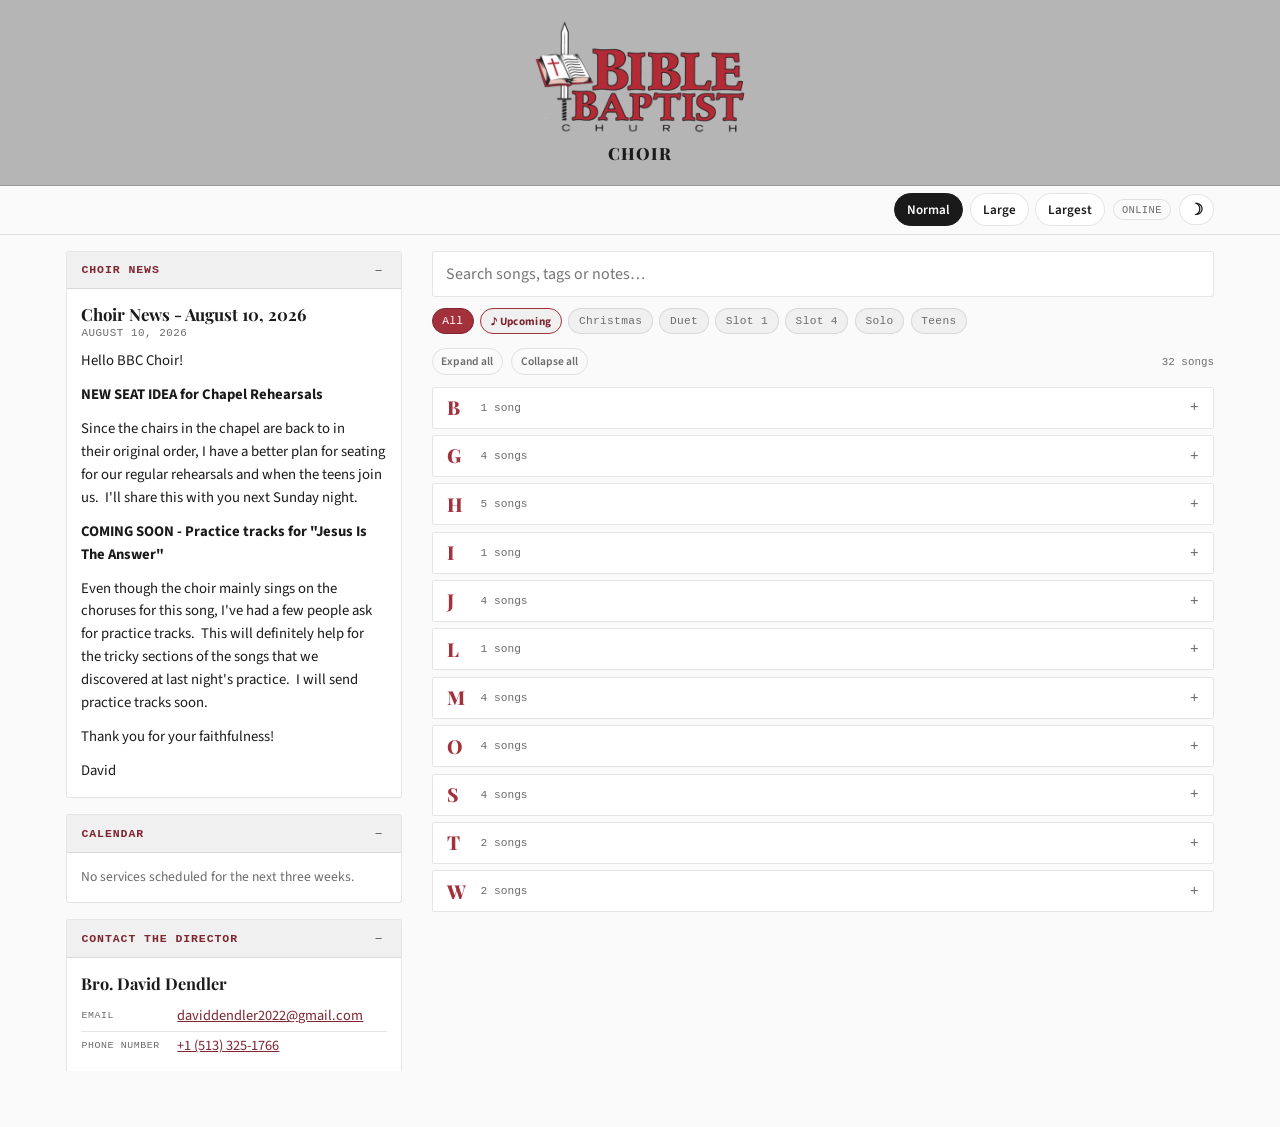
==== commit 020ad317: "Add Text Size control to the sticky bar Ports the Normal/Large/Largest text-scaling feature from the" ====
--- a/docs/index.html
+++ b/docs/index.html
@@ -26,6 +26,11 @@
     <button class="bar-btn" id="back-btn" hidden>&larr; All songs</button>
     <button class="bar-btn" id="jump-songs-btn">&#9834; Jump to songs</button>
     <span class="bar-spacer"></span>
+    <span class="text-size-group" role="group" aria-label="Text size">
+      <button class="bar-btn" id="size-normal-btn">Normal</button>
+      <button class="bar-btn" id="size-large-btn">Large</button>
+      <button class="bar-btn" id="size-largest-btn">Largest</button>
+    </span>
     <span class="online-pill" id="online-pill">Online</span>
     <button class="bar-btn icon-btn" id="theme-btn" aria-label="Toggle dark mode" title="Toggle dark mode">&#9789;</button>
   </div>
--- a/docs/css/style.css
+++ b/docs/css/style.css
@@ -17,6 +17,13 @@
   --banner-gray: #B5B5B5;
   --banner-sub: #3A3A3A;
 
+  /* The banner keeps these values in dark mode too. The church logo has dark
+     "CHURCH" lettering baked into the image, which disappears against a dark
+     banner, so the banner stays light gray in both themes. */
+  --banner-bg: #B5B5B5;
+  --banner-fg: #1A1A1A;
+  --banner-fg-soft: #3A3A3A;
+
   /* Part colors — SATB color-coding */
   --soprano: #B5432F;
   --alto: #2E6E86;
@@ -32,7 +39,10 @@
   --font-mono: ui-monospace, SFMono-Regular, Menlo, Consolas, monospace;
 }
 
-body.dark-mode {
+/* Declared on <html>, not <body>. `html` also paints the page canvas from
+   var(--paper), and it cannot see a variable defined on its own child — so with
+   the tokens on body, html stayed light and you got two colours down the page. */
+:root.dark-mode {
   --paper: #17181A;
   --paper-dim: #232426;
   --card: #1F2022;
@@ -60,7 +70,14 @@
   -webkit-font-smoothing: antialiased;
 }
 
-html { font-size: 16px; scroll-behavior: smooth; }
+/* Fills the viewport even when the page is shorter than the window, so the
+   background never stops partway down. */
+html { min-height: 100%; }
+
+/* No global smooth scrolling: it animated the reset-to-top on every navigation,
+   which could be interrupted and leave a view part-way down. The one place we
+   want easing — the "Jump to songs" button — asks for it explicitly. */
+html { font-size: 16px; }
 
 body { min-height: 100vh; padding-bottom: 2.5rem; }
 
@@ -75,8 +92,8 @@
 /* ---------- Banner header (matches Service Schedule) ---------- */
 
 header.site {
-  background: var(--banner-gray);
-  color: var(--ink);
+  background: var(--banner-bg);
+  color: var(--banner-fg);
   padding: 20px 18px 18px;
   text-align: center;
   border-bottom: 1px solid rgba(0,0,0,0.15);
@@ -97,6 +114,15 @@
   margin: 2px 0 3px;
   letter-spacing: 0.05em;
   text-transform: uppercase;
+  color: var(--banner-fg);
+}
+
+header.site p {
+  margin: 0;
+  font-size: 0.72rem;
+  letter-spacing: 0.13em;
+  text-transform: uppercase;
+  color: var(--banner-fg-soft);
 }
 
 /* ---------- Sticky utility bar ---------- */
@@ -114,12 +140,15 @@
   margin: 0 auto;
   padding: 0.45rem 1rem;
   display: flex;
+  flex-wrap: wrap;
   align-items: center;
   gap: 0.5rem;
   min-height: var(--bar-h);
 }
 
 .bar-spacer { flex: 1; }
+
+.text-size-group { display: flex; gap: 0.4rem; }
 
 .bar-btn {
   background: var(--card);
@@ -133,6 +162,8 @@
 }
 
 .bar-btn:hover { border-color: var(--red); color: var(--red-deep); }
+
+.bar-btn.active { background: var(--ink); color: var(--card); border-color: var(--ink); }
 
 .bar-btn[hidden] { display: none; }
 
@@ -260,6 +291,49 @@
 }
 .news-body a { word-break: break-word; }
 
+/* ---------- Contact The Director ---------- */
+
+.director-name {
+  font-family: var(--font-display);
+  font-weight: 700;
+  font-size: 1.02rem;
+  margin-bottom: 0.5rem;
+}
+
+.contact-list { list-style: none; margin: 0; padding: 0; }
+
+.contact-row {
+  display: flex;
+  flex-wrap: wrap;
+  gap: 0.15rem 0.5rem;
+  padding: 0.28rem 0;
+  font-size: 0.9rem;
+  line-height: 1.4;
+  border-bottom: 1px solid var(--paper-line);
+}
+.contact-row:last-child { border-bottom: none; }
+
+.contact-label {
+  font-family: var(--font-mono);
+  font-size: 0.62rem;
+  text-transform: uppercase;
+  letter-spacing: 0.06em;
+  color: var(--ink-soft);
+  flex: 0 0 5.5rem;
+  padding-top: 0.15rem;
+}
+
+.contact-value { flex: 1; min-width: 0; word-break: break-word; }
+.contact-value a { color: var(--red-deep); }
+
+.director-note {
+  margin-top: 0.6rem;
+  font-size: 0.88rem;
+  line-height: 1.5;
+  color: var(--ink-soft);
+  white-space: pre-wrap;
+}
+
 /* ---------- Rolling calendar (plain list, no boxes) ---------- */
 
 .cal-service { margin-bottom: 1.05rem; }
@@ -370,6 +444,15 @@
 }
 
 .tag-chip.active { background: var(--red); border-color: var(--red-deep); color: #fff; }
+
+/* "Upcoming" is a different kind of filter from a tag, so it reads differently. */
+.tag-chip.upcoming-chip {
+  font-family: var(--font-body);
+  font-weight: 700;
+  border-color: var(--red);
+  color: var(--red-deep);
+}
+.tag-chip.upcoming-chip.active { color: #fff; }
 
 .list-tools {
   display: flex;
